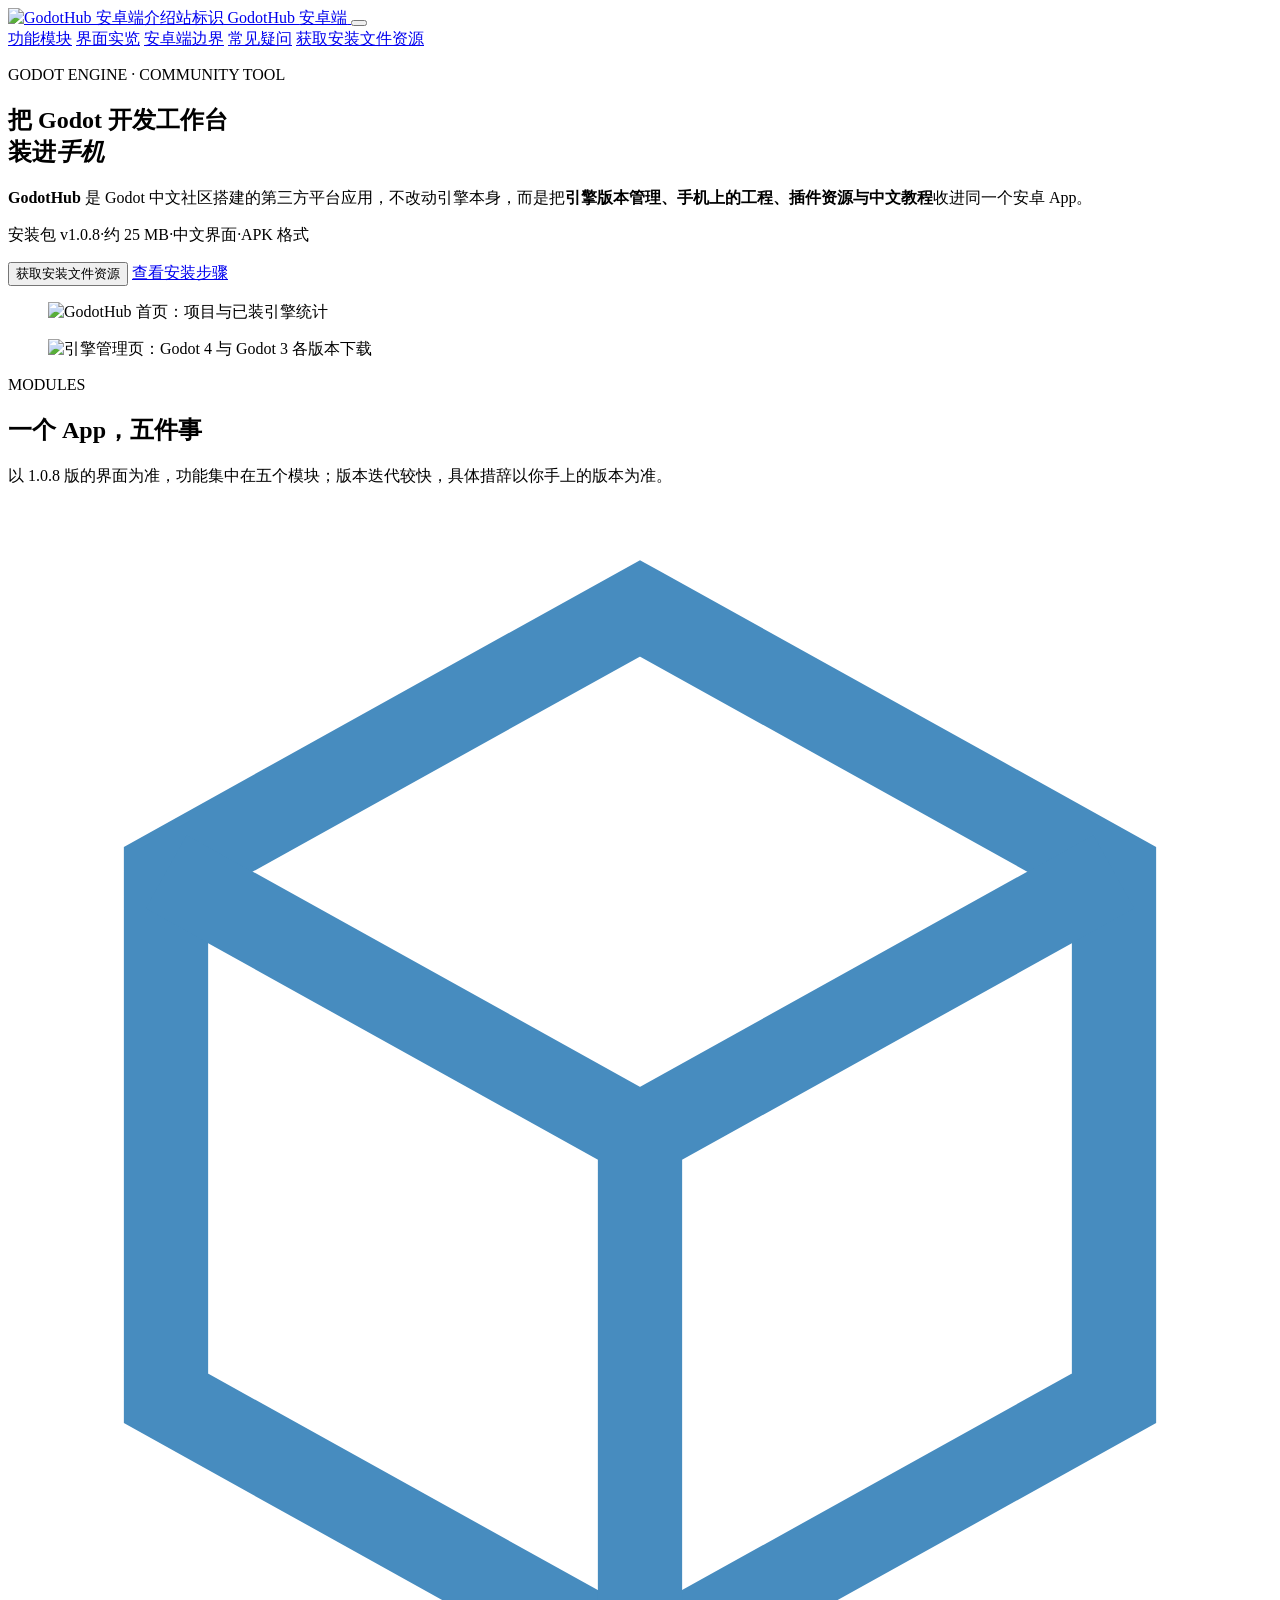
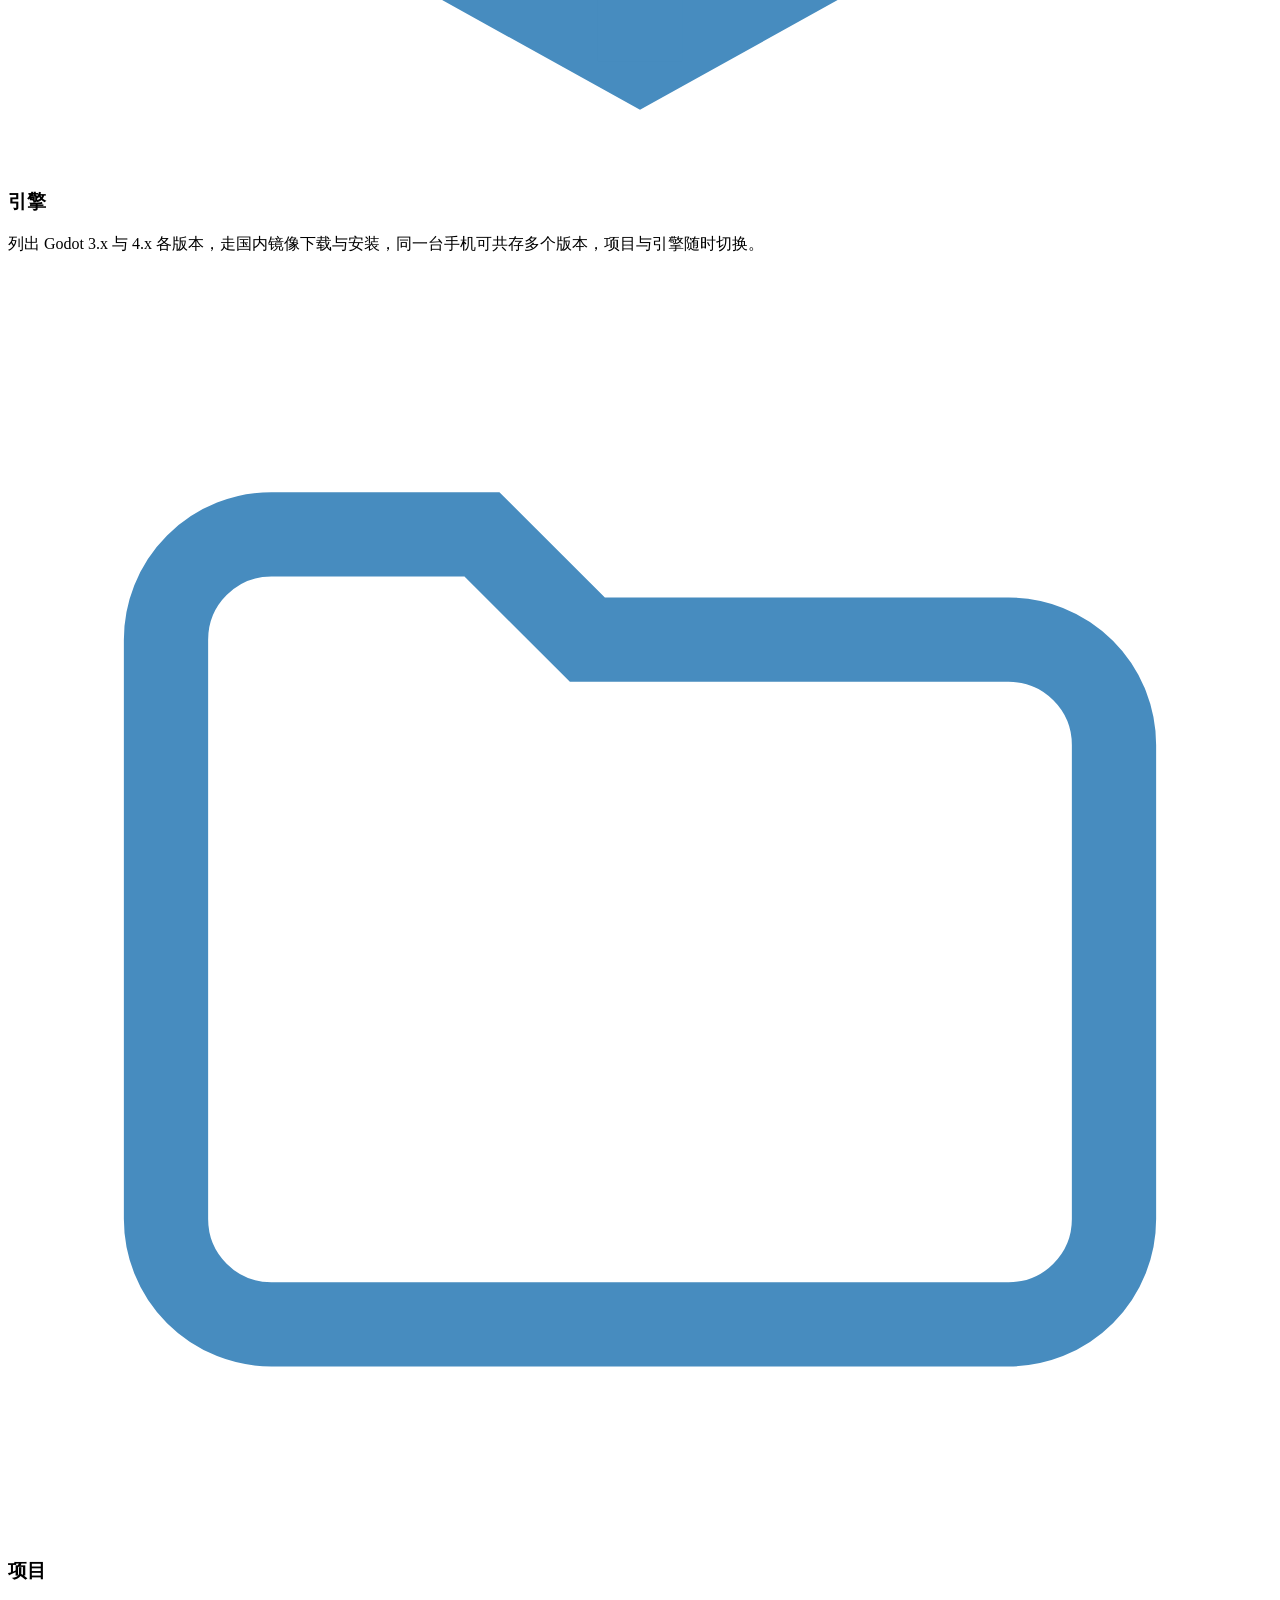
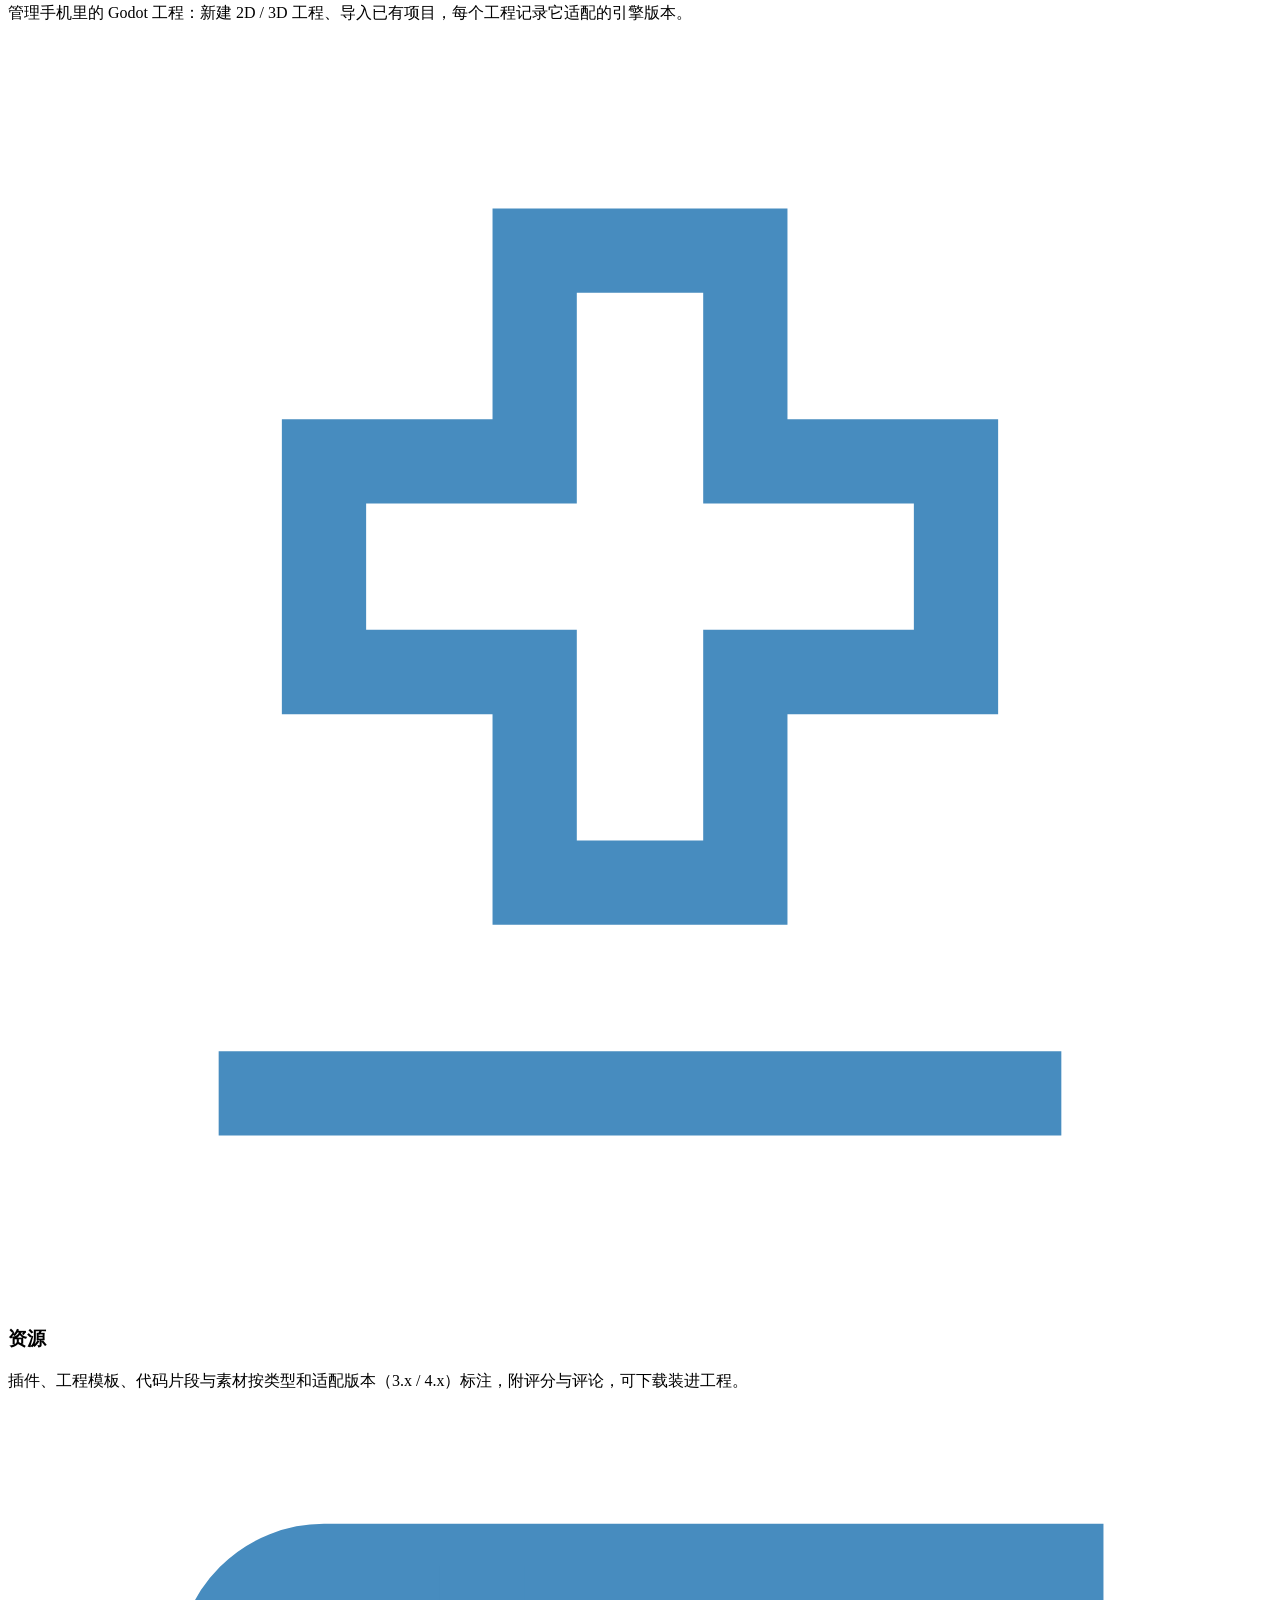
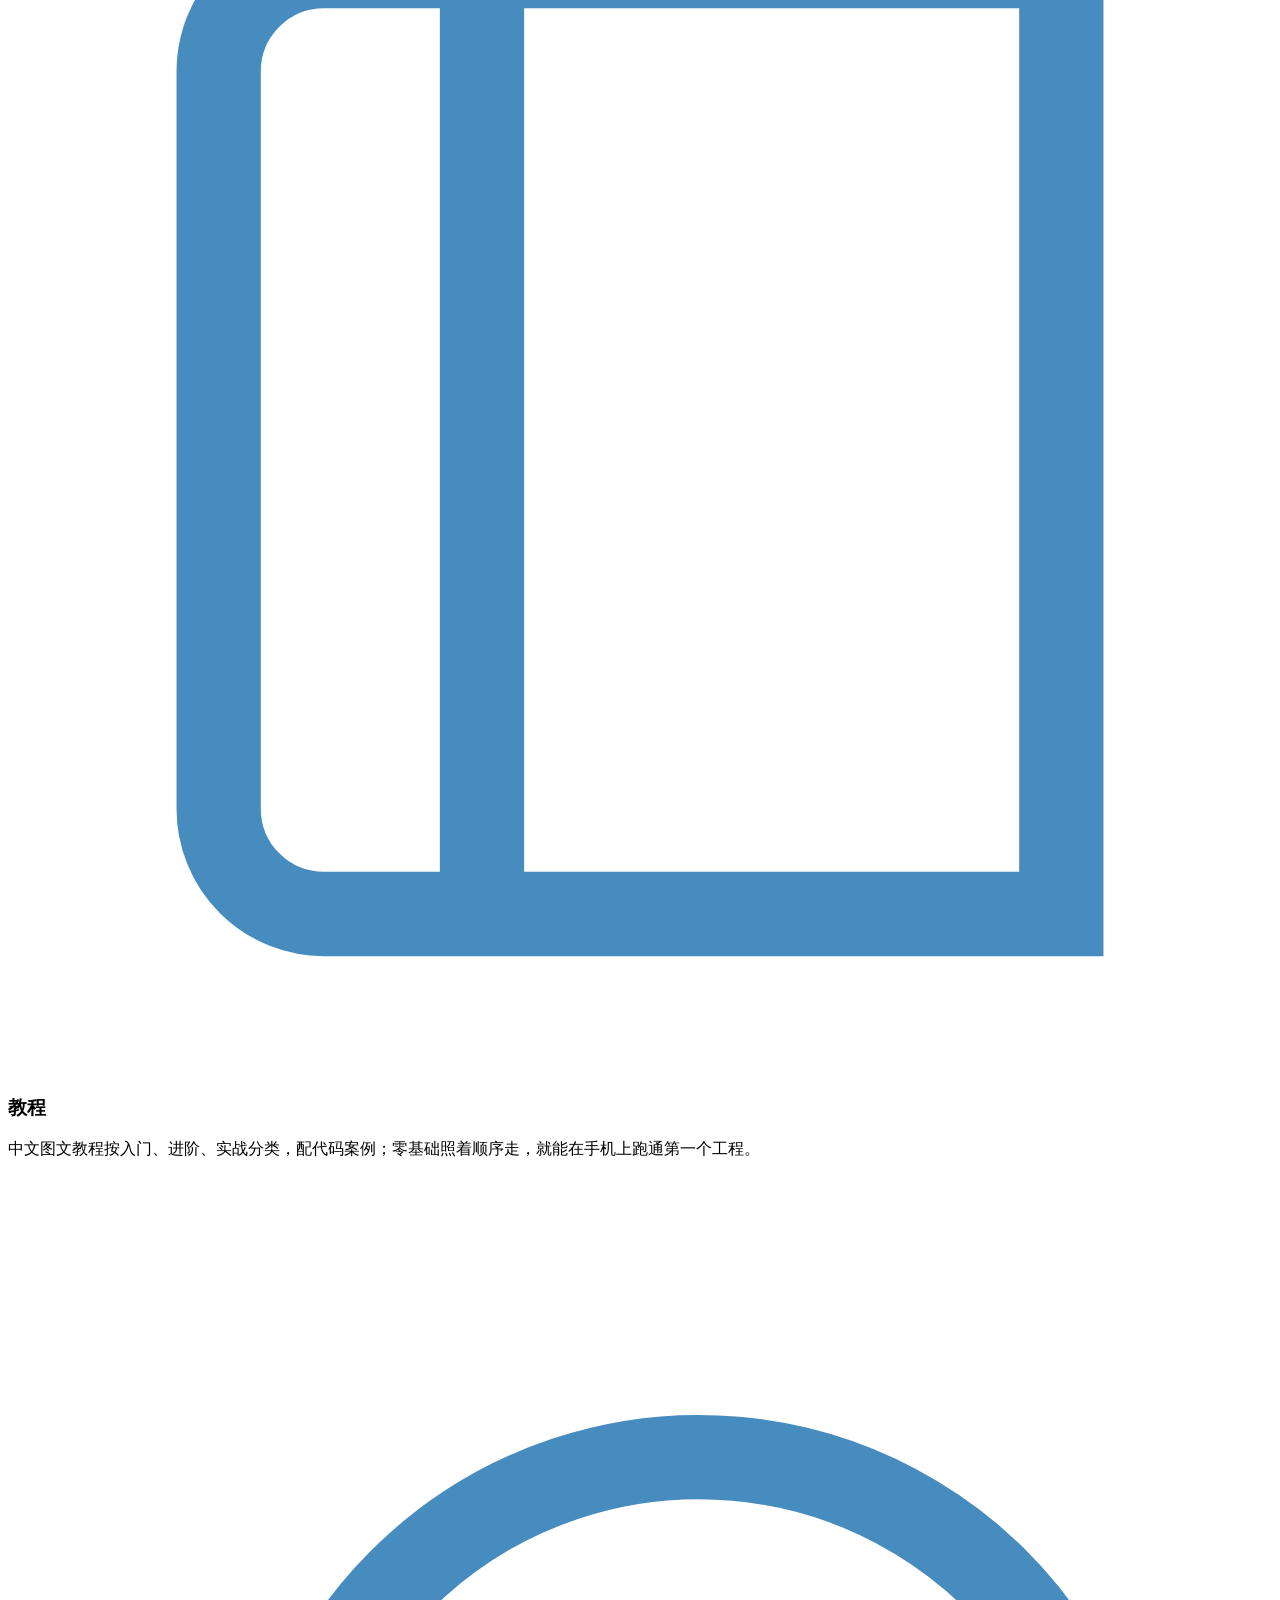
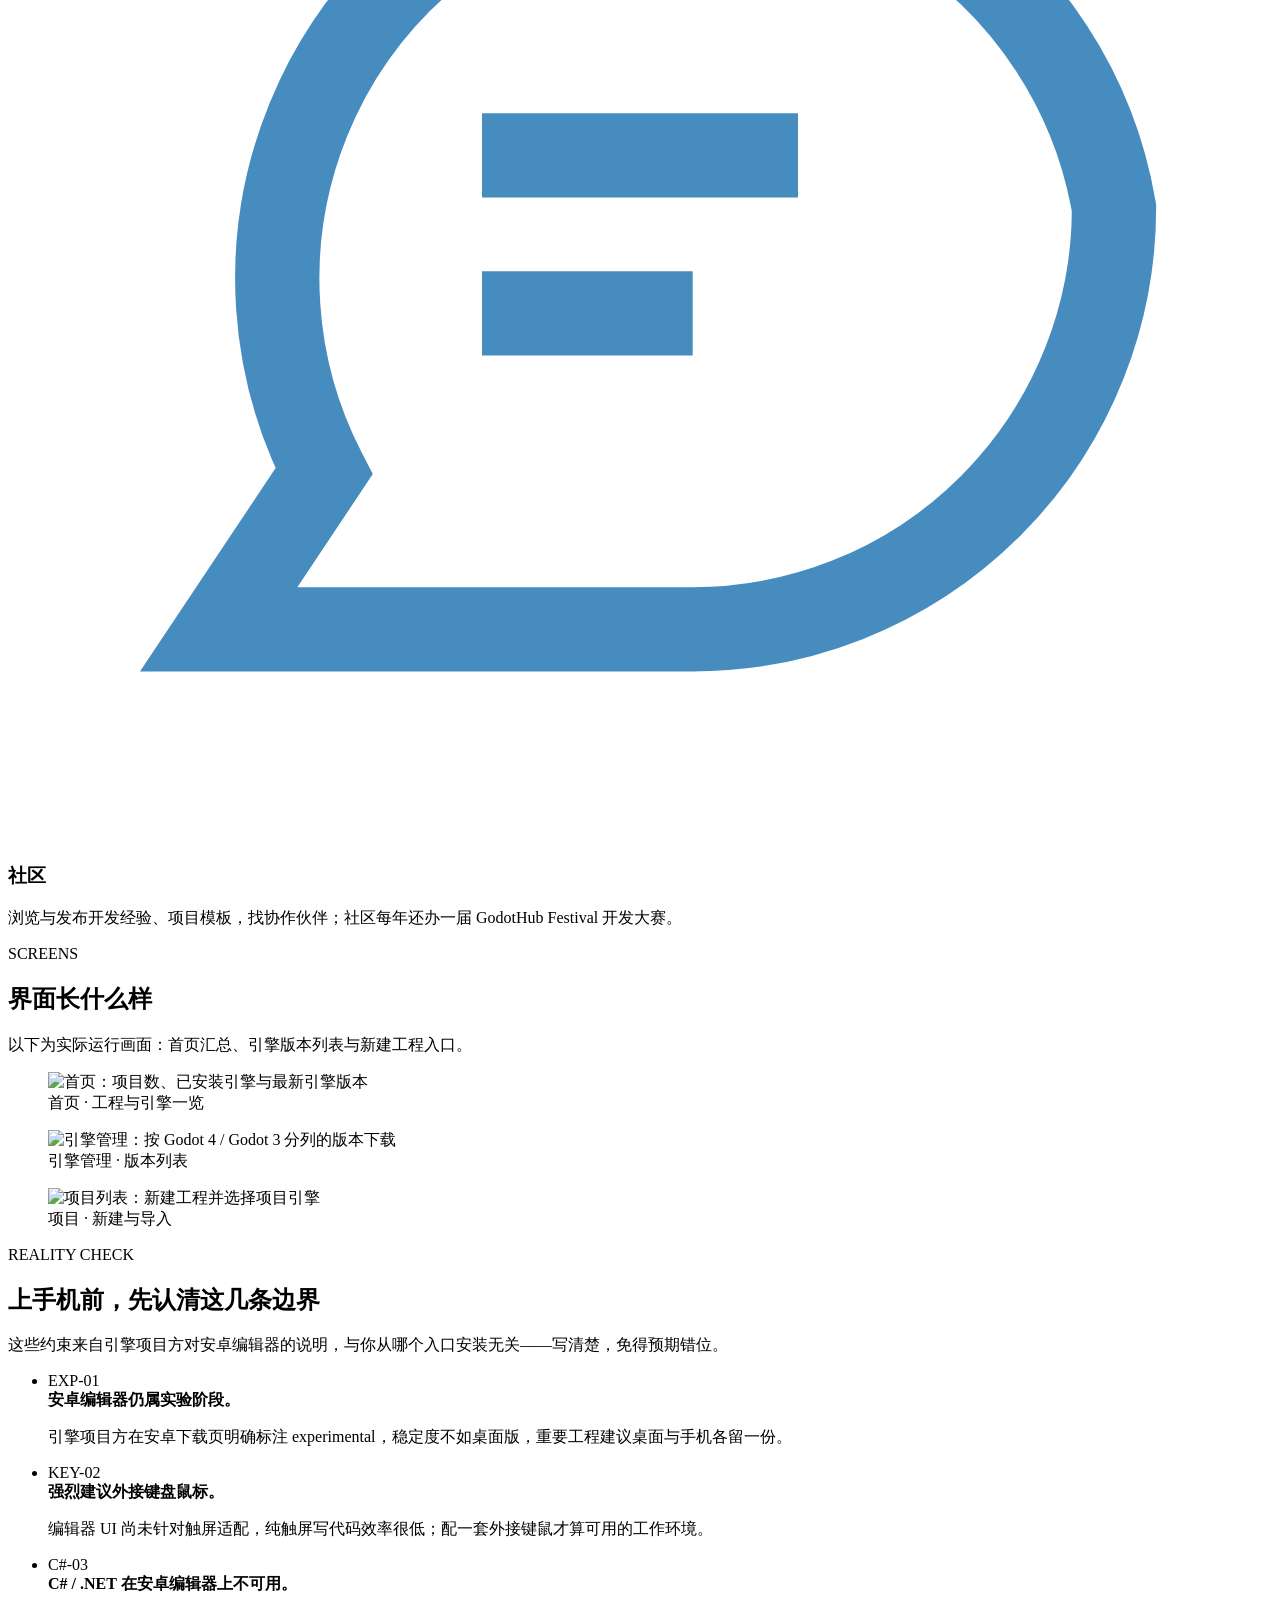
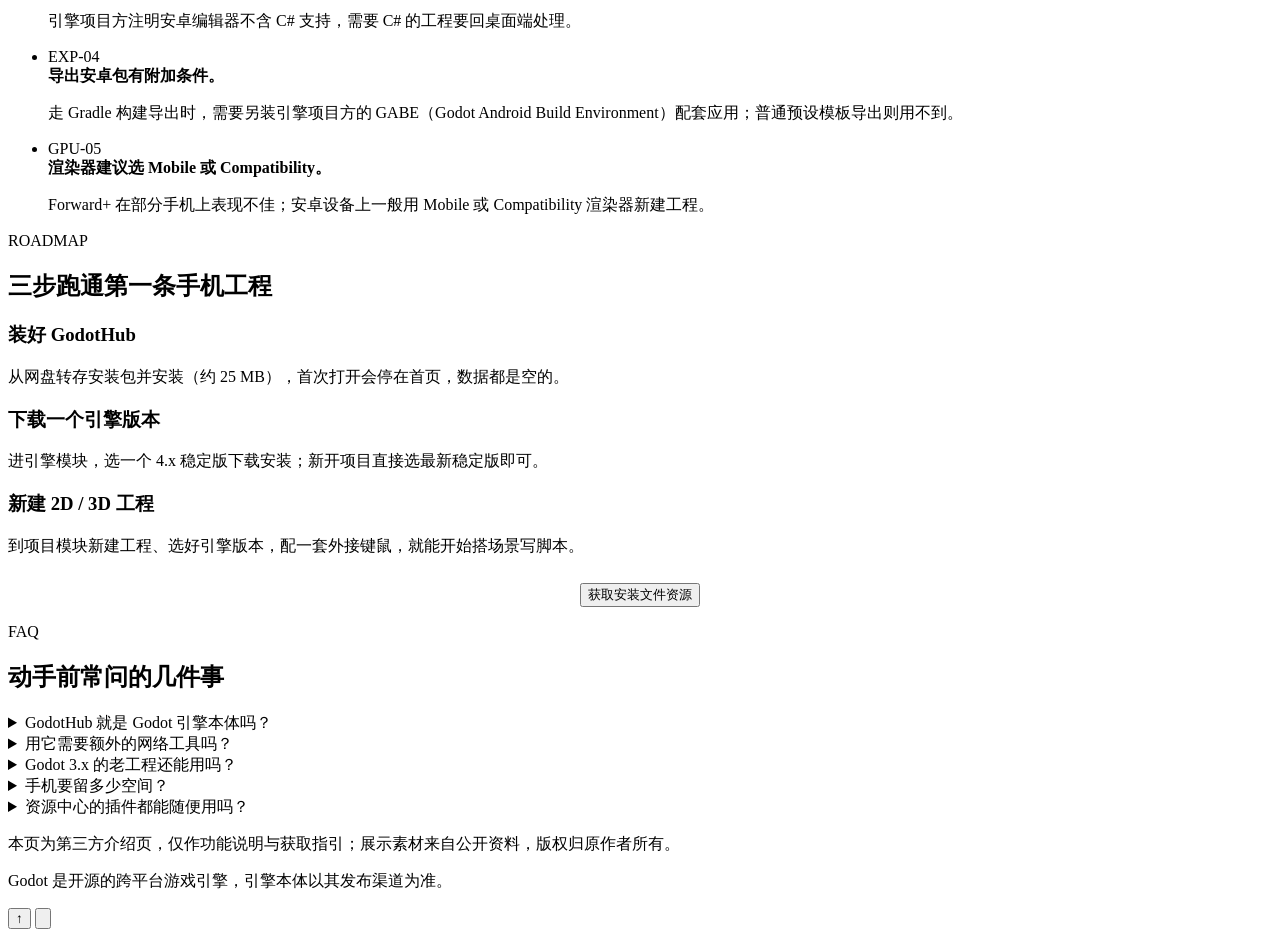
==== index.html @ 3013c445 "update" ====
<!DOCTYPE html>
<html lang="zh-CN">
<head>
  <meta charset="UTF-8">
  <meta name="viewport" content="width=device-width, initial-scale=1.0">
  <title>GodotHub 安卓端：手机上的 Godot 开发工作台</title>
  <meta name="description" content="GodotHub 是 Godot 中文社区搭建的安卓工具应用：引擎版本镜像下载、手机工程管理、插件资源与中文教程集中一处。页面整理它的功能构成、安卓端真实使用边界，以及安装文件资源的获取入口。">
  <link rel="icon" type="image/svg+xml" href="/assets/img/favicon.svg">
  <link rel="preconnect" href="https://fonts.googleapis.com">
  <link rel="preconnect" href="https://fonts.gstatic.com" crossorigin>
  <link href="https://fonts.googleapis.com/css2?family=Noto+Sans+SC:wght@400;600;700&family=JetBrains+Mono:wght@400;600&display=swap" rel="stylesheet">
  <link rel="stylesheet" href="/assets/css/style.css">
</head>
<body>

<header class="site-header">
  <div class="wrap header-in">
    <a class="brand" href="/">
      <img src="/assets/img/favicon.svg" alt="GodotHub 安卓端介绍站标识" width="30" height="30">
      GodotHub <span class="brand-tag">安卓端</span>
    </a>
    <button class="nav-toggle" aria-label="展开菜单" aria-expanded="false">
      <span></span><span></span><span></span>
    </button>
    <nav class="site-nav">
      <a href="/#modules">功能模块</a>
      <a href="/#shots">界面实览</a>
      <a href="/#limits">安卓端边界</a>
      <a href="/#faq">常见疑问</a>
      <a href="/download.html" class="nav-cta">获取安装文件资源</a>
    </nav>
  </div>
</header>

<main>
  <!-- 首屏 -->
  <section class="hero">
    <div class="wrap hero-in">
      <div>
        <p class="hero-kicker">GODOT ENGINE · COMMUNITY TOOL</p>
        <h1>把 Godot 开发工作台<br>装进<em>手机</em></h1>
        <p class="lead"><b>GodotHub</b> 是 Godot 中文社区搭建的第三方平台应用，不改动引擎本身，而是把<b>引擎版本管理、手机上的工程、插件资源与中文教程</b>收进同一个安卓 App。</p>
        <p class="hero-meta">安装包 v1.0.8<i>·</i>约 25 MB<i>·</i>中文界面<i>·</i>APK 格式</p>
        <div class="hero-actions">
          <button class="btn btn-primary" data-link="download">获取安装文件资源</button>
          <a class="btn btn-ghost" href="/download.html">查看安装步骤</a>
        </div>
      </div>
      <div class="hero-shots">
        <figure><img src="/assets/img/ui-home.png" alt="GodotHub 首页：项目与已装引擎统计" width="366" height="651"></figure>
        <figure><img src="/assets/img/ui-engine.png" alt="引擎管理页：Godot 4 与 Godot 3 各版本下载" width="366" height="651"></figure>
      </div>
    </div>
  </section>

  <!-- 五大模块 -->
  <section class="section" id="modules">
    <div class="wrap">
      <div class="section-head">
        <span class="sec-tag">MODULES</span>
        <h2>一个 App，五件事</h2>
        <p>以 1.0.8 版的界面为准，功能集中在五个模块；版本迭代较快，具体措辞以你手上的版本为准。</p>
      </div>
      <div class="cards-5">
        <div class="card">
          <svg viewBox="0 0 24 24" fill="none" stroke="#478cbf" stroke-width="1.6"><path d="M12 2 21 7v10l-9 5-9-5V7l9-5z"/><path d="M12 12 21 7M12 12v10M12 12 3 7"/></svg>
          <h3>引擎</h3>
          <p>列出 Godot 3.x 与 4.x 各版本，走国内镜像下载与安装，同一台手机可共存多个版本，项目与引擎随时切换。</p>
        </div>
        <div class="card">
          <svg viewBox="0 0 24 24" fill="none" stroke="#478cbf" stroke-width="1.6"><path d="M3 7a2 2 0 0 1 2-2h4l2 2h8a2 2 0 0 1 2 2v9a2 2 0 0 1-2 2H5a2 2 0 0 1-2-2V7z"/></svg>
          <h3>项目</h3>
          <p>管理手机里的 Godot 工程：新建 2D / 3D 工程、导入已有项目，每个工程记录它适配的引擎版本。</p>
        </div>
        <div class="card">
          <svg viewBox="0 0 24 24" fill="none" stroke="#478cbf" stroke-width="1.6"><path d="M10 4h4v4h4v4h-4v4h-4v-4H6V8h4V4z"/><path d="M4 20h16"/></svg>
          <h3>资源</h3>
          <p>插件、工程模板、代码片段与素材按类型和适配版本（3.x / 4.x）标注，附评分与评论，可下载装进工程。</p>
        </div>
        <div class="card">
          <svg viewBox="0 0 24 24" fill="none" stroke="#478cbf" stroke-width="1.6"><path d="M4 5a2 2 0 0 1 2-2h14v18H6a2 2 0 0 1-2-2V5z"/><path d="M9 3v18"/></svg>
          <h3>教程</h3>
          <p>中文图文教程按入门、进阶、实战分类，配代码案例；零基础照着顺序走，就能在手机上跑通第一个工程。</p>
        </div>
        <div class="card">
          <svg viewBox="0 0 24 24" fill="none" stroke="#478cbf" stroke-width="1.6"><path d="M21 12a8 8 0 0 1-8 8H4l2-3a8 8 0 1 1 15-5z"/><path d="M9 11h6M9 14h4"/></svg>
          <h3>社区</h3>
          <p>浏览与发布开发经验、项目模板，找协作伙伴；社区每年还办一届 GodotHub Festival 开发大赛。</p>
        </div>
      </div>
    </div>
  </section>

  <!-- 界面实览 -->
  <section class="section" id="shots">
    <div class="wrap">
      <div class="section-head">
        <span class="sec-tag">SCREENS</span>
        <h2>界面长什么样</h2>
        <p>以下为实际运行画面：首页汇总、引擎版本列表与新建工程入口。</p>
      </div>
      <div class="shots-3">
        <figure>
          <img src="/assets/img/ui-home.png" alt="首页：项目数、已安装引擎与最新引擎版本" width="366" height="651">
          <figcaption>首页 · 工程与引擎一览</figcaption>
        </figure>
        <figure>
          <img src="/assets/img/ui-engine.png" alt="引擎管理：按 Godot 4 / Godot 3 分列的版本下载" width="366" height="651">
          <figcaption>引擎管理 · 版本列表</figcaption>
        </figure>
        <figure>
          <img src="/assets/img/ui-project.png" alt="项目列表：新建工程并选择项目引擎" width="366" height="651">
          <figcaption>项目 · 新建与导入</figcaption>
        </figure>
      </div>
    </div>
  </section>

  <!-- 安卓端边界 -->
  <section class="section" id="limits">
    <div class="wrap">
      <div class="section-head">
        <span class="sec-tag">REALITY CHECK</span>
        <h2>上手机前，先认清这几条边界</h2>
        <p>这些约束来自引擎项目方对安卓编辑器的说明，与你从哪个入口安装无关——写清楚，免得预期错位。</p>
      </div>
      <ul class="limits">
        <li><span class="no">EXP-01</span><div><b>安卓编辑器仍属实验阶段。</b><p>引擎项目方在安卓下载页明确标注 experimental，稳定度不如桌面版，重要工程建议桌面与手机各留一份。</p></div></li>
        <li><span class="no">KEY-02</span><div><b>强烈建议外接键盘鼠标。</b><p>编辑器 UI 尚未针对触屏适配，纯触屏写代码效率很低；配一套外接键鼠才算可用的工作环境。</p></div></li>
        <li><span class="no">C#-03</span><div><b>C# / .NET 在安卓编辑器上不可用。</b><p>引擎项目方注明安卓编辑器不含 C# 支持，需要 C# 的工程要回桌面端处理。</p></div></li>
        <li><span class="no">EXP-04</span><div><b>导出安卓包有附加条件。</b><p>走 Gradle 构建导出时，需要另装引擎项目方的 GABE（Godot Android Build Environment）配套应用；普通预设模板导出则用不到。</p></div></li>
        <li><span class="no">GPU-05</span><div><b>渲染器建议选 Mobile 或 Compatibility。</b><p>Forward+ 在部分手机上表现不佳；安卓设备上一般用 Mobile 或 Compatibility 渲染器新建工程。</p></div></li>
      </ul>
    </div>
  </section>

  <!-- 上手路线 -->
  <section class="section">
    <div class="wrap">
      <div class="section-head">
        <span class="sec-tag">ROADMAP</span>
        <h2>三步跑通第一条手机工程</h2>
      </div>
      <div class="steps-line">
        <div class="step-card">
          <h3>装好 GodotHub</h3>
          <p>从网盘转存安装包并安装（约 25 MB），首次打开会停在首页，数据都是空的。</p>
        </div>
        <div class="step-card">
          <h3>下载一个引擎版本</h3>
          <p>进引擎模块，选一个 4.x 稳定版下载安装；新开项目直接选最新稳定版即可。</p>
        </div>
        <div class="step-card">
          <h3>新建 2D / 3D 工程</h3>
          <p>到项目模块新建工程、选好引擎版本，配一套外接键鼠，就能开始搭场景写脚本。</p>
        </div>
      </div>
      <p style="margin-top:26px;text-align:center;">
        <button class="btn btn-primary" data-link="download">获取安装文件资源</button>
      </p>
    </div>
  </section>

  <!-- FAQ -->
  <section class="section" id="faq">
    <div class="wrap">
      <div class="section-head">
        <span class="sec-tag">FAQ</span>
        <h2>动手前常问的几件事</h2>
      </div>
      <div class="faq">
        <details>
          <summary>GodotHub 就是 Godot 引擎本体吗？</summary>
          <div class="faq-a">不是。它是由中文社区搭建的平台应用，不修改、不发行引擎；引擎各版本的本体来自引擎项目方（godotengine.org）的发布，App 做的是镜像下载与统一管理。</div>
        </details>
        <details>
          <summary>用它需要额外的网络工具吗？</summary>
          <div class="faq-a">不需要。引擎与资源分发面向国内网络环境，正常网络直连即可；下载速度随地区与运营商波动，可换时段重试。</div>
        </details>
        <details>
          <summary>Godot 3.x 的老工程还能用吗？</summary>
          <div class="faq-a">可以。App 同时覆盖 3.x 与 4.x 的引擎版本，老工程导入后按它适配的版本切换引擎即可。</div>
        </details>
        <details>
          <summary>手机要留多少空间？</summary>
          <div class="faq-a">安装包本身约 25 MB；真正占空间的是后续下载的引擎版本（单个数百 MB）与工程文件，开工前留出几个 GB 余量比较稳妥。</div>
        </details>
        <details>
          <summary>资源中心的插件都能随便用吗？</summary>
          <div class="faq-a">以资源详情页标注的授权协议为准：标注可商用的可直接用，标注需授权的先联系作者；重要工程先备份，再试新插件。</div>
        </details>
      </div>
    </div>
  </section>
</main>

<footer class="site-footer">
  <div class="wrap foot-in">
    <p>本页为第三方介绍页，仅作功能说明与获取指引；展示素材来自公开资料，版权归原作者所有。</p>
    <p>Godot 是开源的跨平台游戏引擎，引擎本体以其发布渠道为准。</p>
  </div>
</footer>

<div class="fab-wrap">
  <button class="fab fab-top" aria-label="返回顶部">↑</button>
  <button class="fab fab-dl" data-link="download" aria-label="获取安装文件资源">
    <svg viewBox="0 0 24 24" fill="none" stroke="currentColor" stroke-width="2"><path d="M12 3v12m0 0 4-4m-4 4-4-4"/><path d="M4 19h16"/></svg>
  </button>
</div>

<script src="/assets/js/links.js"></script>
<script src="/assets/js/main.js"></script>
</body>
</html>
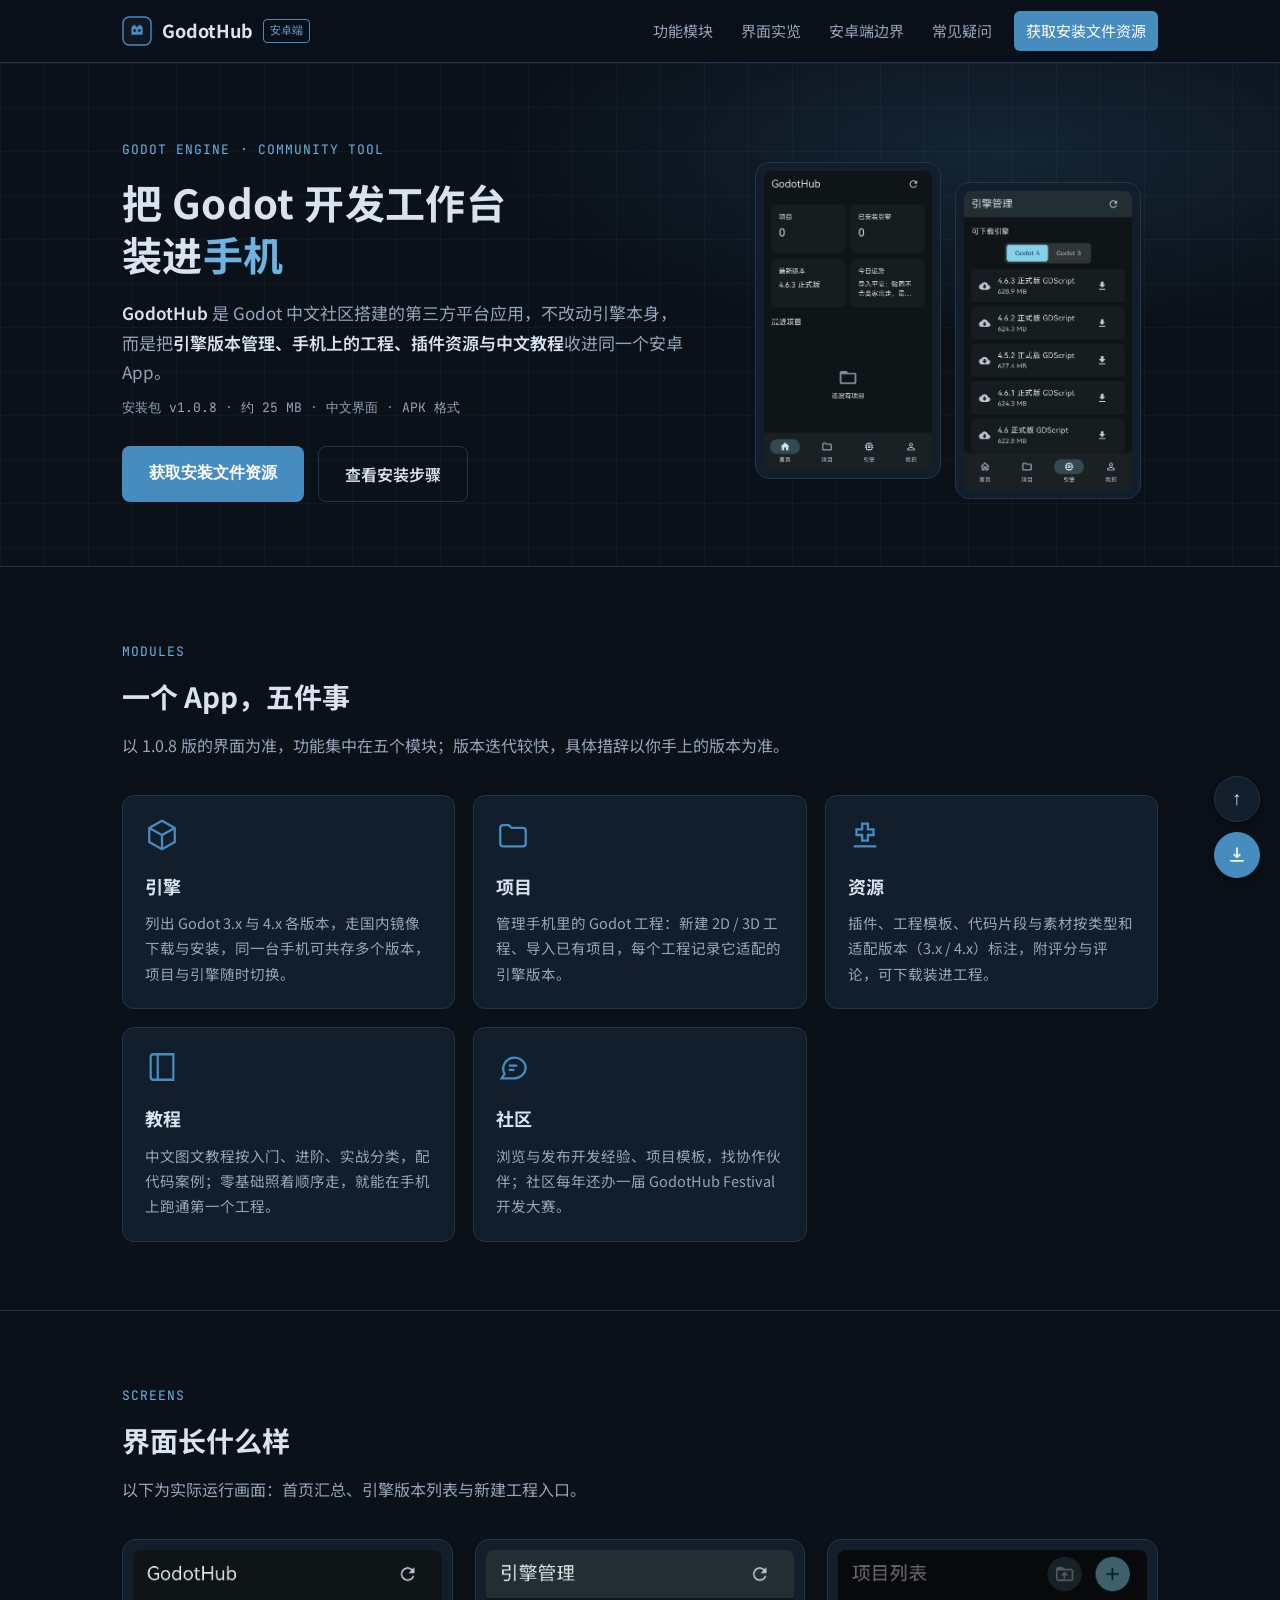
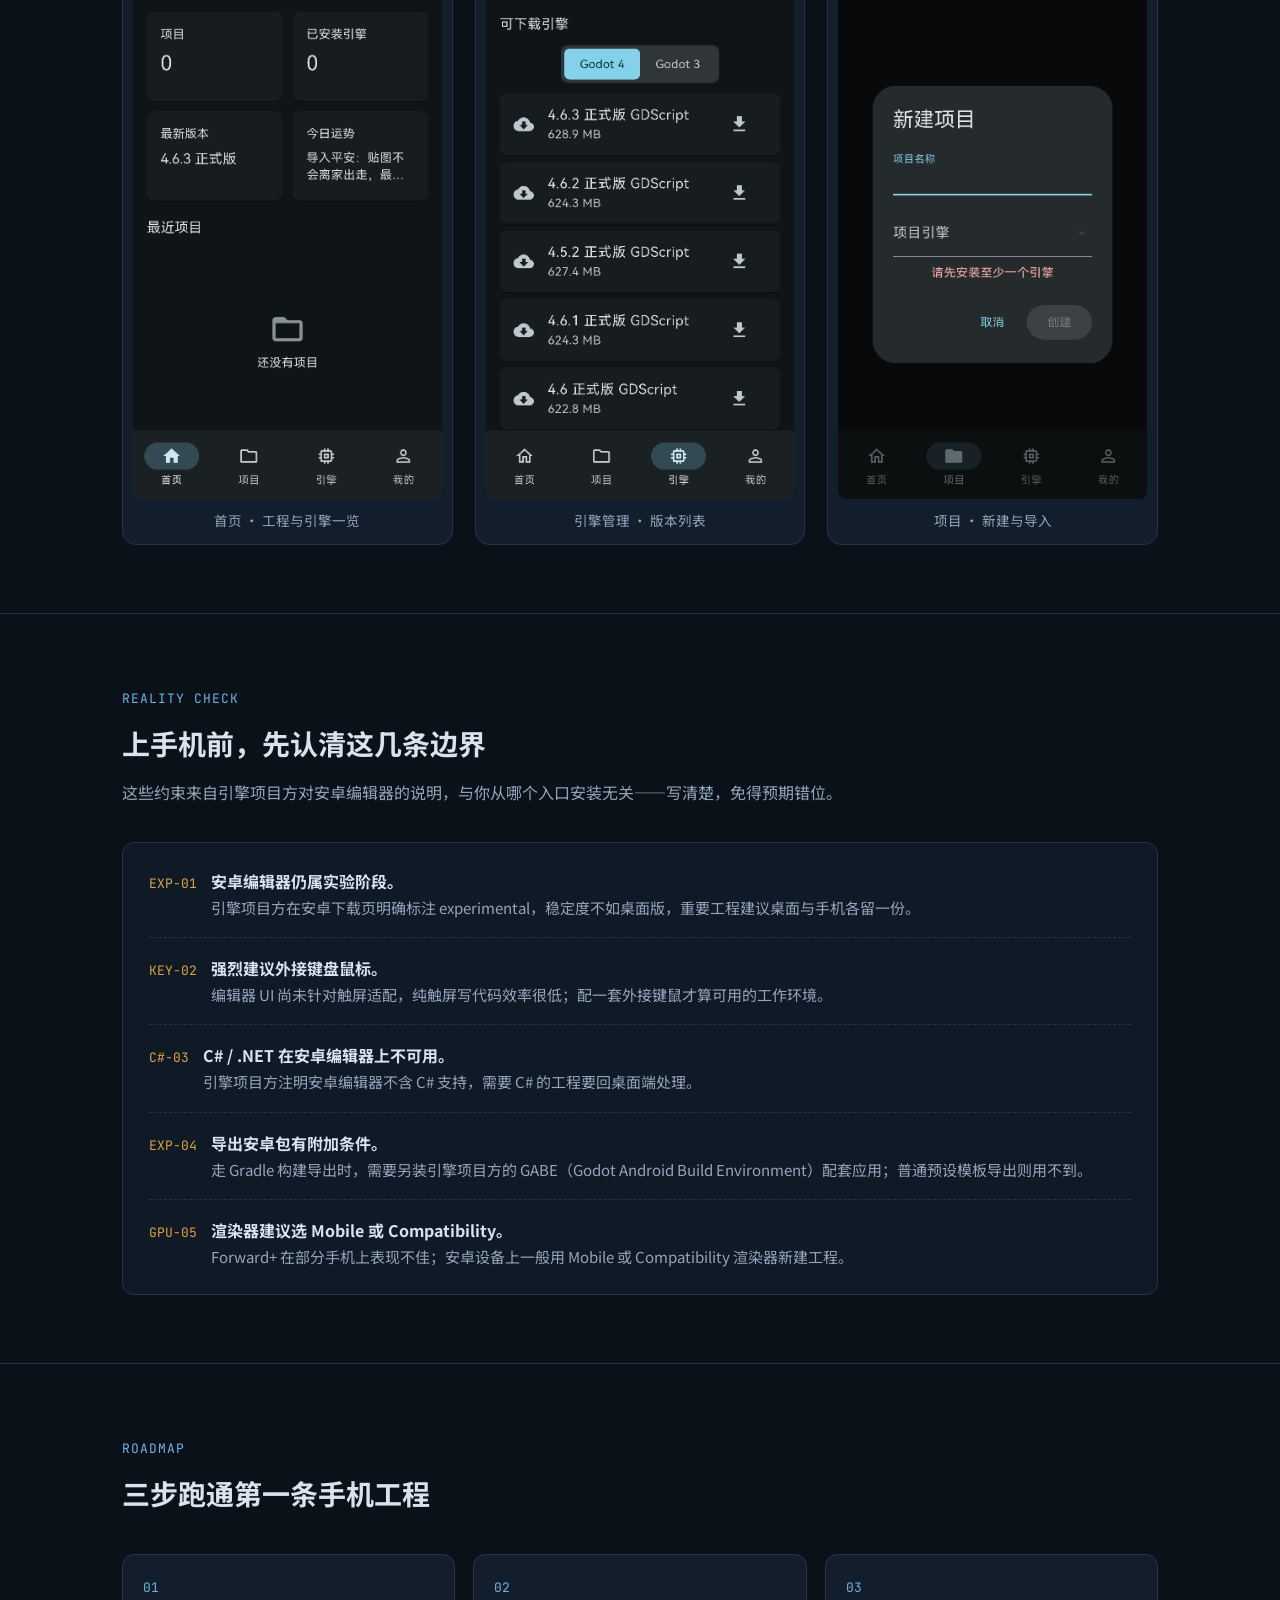
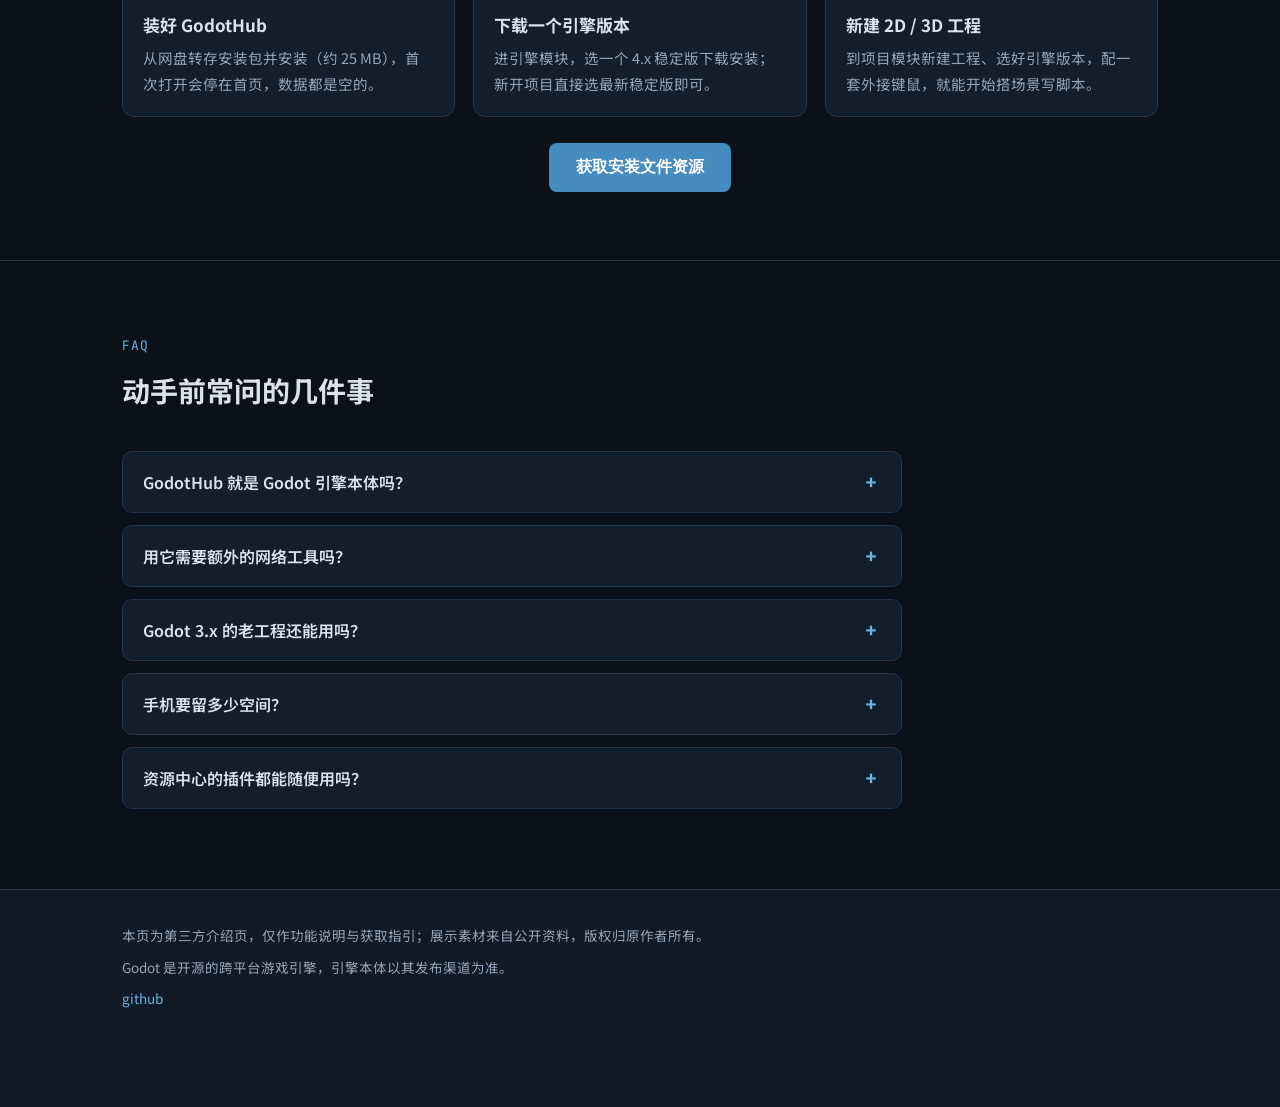
==== commit aaeda8f8: "update" ====
--- a/index.html
+++ b/index.html
@@ -198,6 +198,7 @@
   <div class="wrap foot-in">
     <p>本页为第三方介绍页，仅作功能说明与获取指引；展示素材来自公开资料，版权归原作者所有。</p>
     <p>Godot 是开源的跨平台游戏引擎，引擎本体以其发布渠道为准。</p>
+    <p><a href="https://github.com/alipymanbu/godothub.gltd.quest">github</a></p>
   </div>
 </footer>
 
--- a/assets/css/style.css
+++ b/assets/css/style.css
@@ -0,0 +1,471 @@
+/* GodotHub 安卓端介绍站 —— 深色开发者工具风 */
+:root {
+  --bg: #0b1119;
+  --bg-soft: #101a26;
+  --panel: #121e2c;
+  --line: #22344a;
+  --ink: #d9e3ef;
+  --ink-dim: #93a5ba;
+  --accent: #478cbf;
+  --accent-bright: #6fb2e0;
+  --accent-soft: rgba(71, 140, 191, 0.14);
+  --warn: #d9a441;
+  --mono: 'JetBrains Mono', Consolas, 'Courier New', monospace;
+  --sans: 'Noto Sans SC', 'PingFang SC', 'Microsoft YaHei', sans-serif;
+}
+
+* { box-sizing: border-box; margin: 0; padding: 0; }
+
+html { scroll-behavior: smooth; }
+
+body {
+  background: var(--bg);
+  color: var(--ink);
+  font-family: var(--sans);
+  font-size: 16px;
+  line-height: 1.75;
+  -webkit-font-smoothing: antialiased;
+}
+
+img { max-width: 100%; height: auto; display: block; }
+
+a { color: var(--accent-bright); text-decoration: none; }
+a:hover { text-decoration: underline; }
+
+.wrap { max-width: 1080px; margin: 0 auto; padding: 0 22px; }
+
+/* ---------- 顶栏 ---------- */
+.site-header {
+  position: sticky;
+  top: 0;
+  z-index: 50;
+  background: rgba(11, 17, 25, 0.92);
+  border-bottom: 1px solid var(--line);
+  backdrop-filter: blur(8px);
+}
+.header-in {
+  display: flex;
+  align-items: center;
+  justify-content: space-between;
+  gap: 16px;
+  height: 62px;
+}
+.brand {
+  display: flex;
+  align-items: center;
+  gap: 10px;
+  color: var(--ink);
+  font-weight: 700;
+  font-size: 18px;
+  white-space: nowrap;
+}
+.brand:hover { text-decoration: none; }
+.brand img { width: 30px; height: 30px; }
+.brand .brand-tag {
+  font-family: var(--mono);
+  font-size: 11px;
+  font-weight: 400;
+  color: var(--accent-bright);
+  border: 1px solid var(--accent);
+  border-radius: 4px;
+  padding: 1px 6px;
+}
+
+.site-nav { display: flex; align-items: center; gap: 4px; }
+.site-nav a {
+  color: var(--ink-dim);
+  font-size: 15px;
+  padding: 7px 12px;
+  border-radius: 6px;
+  white-space: nowrap;
+}
+.site-nav a:hover { color: var(--ink); background: var(--accent-soft); text-decoration: none; }
+.site-nav a.nav-cta {
+  color: #fff;
+  background: var(--accent);
+  margin-left: 6px;
+}
+.site-nav a.nav-cta:hover { background: var(--accent-bright); }
+
+.nav-toggle {
+  display: none;
+  background: none;
+  border: 1px solid var(--line);
+  border-radius: 6px;
+  padding: 8px 10px;
+  cursor: pointer;
+}
+.nav-toggle span {
+  display: block;
+  width: 20px;
+  height: 2px;
+  background: var(--ink);
+  margin: 4px 0;
+  transition: transform 0.2s;
+}
+
+/* ---------- Hero ---------- */
+.hero {
+  position: relative;
+  padding: 76px 0 64px;
+  background:
+    radial-gradient(ellipse 60% 55% at 78% 18%, rgba(71, 140, 191, 0.16), transparent 65%),
+    linear-gradient(rgba(34, 52, 74, 0.22) 1px, transparent 1px),
+    linear-gradient(90deg, rgba(34, 52, 74, 0.22) 1px, transparent 1px);
+  background-size: auto, 44px 44px, 44px 44px;
+  border-bottom: 1px solid var(--line);
+}
+.hero-in {
+  display: grid;
+  grid-template-columns: minmax(0, 1.15fr) minmax(0, 0.85fr);
+  gap: 48px;
+  align-items: center;
+}
+.hero-kicker {
+  font-family: var(--mono);
+  font-size: 13px;
+  color: var(--accent-bright);
+  letter-spacing: 0.08em;
+  margin-bottom: 14px;
+}
+.hero h1 {
+  font-size: 40px;
+  line-height: 1.3;
+  letter-spacing: 0.01em;
+  margin-bottom: 18px;
+}
+.hero h1 em {
+  font-style: normal;
+  color: var(--accent-bright);
+}
+.hero .lead {
+  color: var(--ink-dim);
+  font-size: 17px;
+  margin-bottom: 10px;
+}
+.hero .lead b { color: var(--ink); font-weight: 600; }
+.hero-meta {
+  font-family: var(--mono);
+  font-size: 13px;
+  color: var(--ink-dim);
+  margin-bottom: 26px;
+}
+.hero-meta i {
+  font-style: normal;
+  color: var(--accent);
+  margin: 0 8px;
+}
+.hero-actions { display: flex; gap: 14px; flex-wrap: wrap; }
+
+.btn {
+  display: inline-flex;
+  align-items: center;
+  gap: 8px;
+  padding: 13px 26px;
+  border-radius: 8px;
+  font-size: 16px;
+  font-weight: 600;
+  cursor: pointer;
+  border: 1px solid transparent;
+}
+.btn:hover { text-decoration: none; }
+.btn-primary { background: var(--accent); color: #fff; }
+.btn-primary:hover { background: var(--accent-bright); }
+.btn-ghost { border-color: var(--line); color: var(--ink); background: transparent; }
+.btn-ghost:hover { border-color: var(--accent); color: var(--accent-bright); }
+
+.hero-shots {
+  display: flex;
+  gap: 14px;
+  justify-content: center;
+}
+.hero-shots figure {
+  background: var(--panel);
+  border: 1px solid var(--line);
+  border-radius: 14px;
+  padding: 8px;
+}
+.hero-shots img { border-radius: 8px; width: 168px; }
+.hero-shots figure:nth-child(2) { transform: translateY(20px); }
+
+/* ---------- 区块 ---------- */
+.section { padding: 68px 0; }
+.section + .section { border-top: 1px solid var(--line); }
+.section-head { margin-bottom: 36px; max-width: 720px; }
+.section-head .sec-tag {
+  font-family: var(--mono);
+  font-size: 13px;
+  color: var(--accent-bright);
+  letter-spacing: 0.08em;
+}
+.section-head h2 { font-size: 28px; margin: 8px 0 10px; }
+.section-head p { color: var(--ink-dim); }
+
+/* 模块卡片 */
+.cards-5 {
+  display: grid;
+  grid-template-columns: repeat(3, 1fr);
+  gap: 18px;
+}
+.card {
+  background: var(--panel);
+  border: 1px solid var(--line);
+  border-radius: 12px;
+  padding: 22px;
+}
+.card svg { width: 34px; height: 34px; margin-bottom: 12px; }
+.card h3 { font-size: 18px; margin-bottom: 8px; }
+.card p { color: var(--ink-dim); font-size: 14.5px; }
+.card-wide { grid-column: span 1; }
+
+/* 截图区 */
+.shots-3 {
+  display: grid;
+  grid-template-columns: repeat(3, minmax(0, 1fr));
+  gap: 22px;
+  align-items: start;
+}
+.shots-3 figure {
+  background: var(--panel);
+  border: 1px solid var(--line);
+  border-radius: 14px;
+  padding: 10px;
+}
+.shots-3 img { border-radius: 8px; width: 100%; }
+.shots-3 figcaption {
+  text-align: center;
+  font-size: 13.5px;
+  color: var(--ink-dim);
+  padding: 10px 4px 2px;
+}
+
+/* 约束清单 */
+.limits {
+  background: var(--bg-soft);
+  border: 1px solid var(--line);
+  border-radius: 12px;
+  padding: 8px 26px;
+}
+.limits li {
+  list-style: none;
+  padding: 16px 0;
+  border-bottom: 1px dashed var(--line);
+  display: flex;
+  gap: 14px;
+  align-items: baseline;
+}
+.limits li:last-child { border-bottom: none; }
+.limits .no {
+  font-family: var(--mono);
+  color: var(--warn);
+  font-size: 13px;
+  flex: none;
+}
+.limits b { color: var(--ink); }
+.limits p { color: var(--ink-dim); font-size: 15px; }
+
+/* 上手路线 */
+.steps-line {
+  display: grid;
+  grid-template-columns: repeat(3, 1fr);
+  gap: 18px;
+  counter-reset: step;
+}
+.step-card {
+  position: relative;
+  background: var(--panel);
+  border: 1px solid var(--line);
+  border-radius: 12px;
+  padding: 22px 20px 20px;
+}
+.step-card::before {
+  counter-increment: step;
+  content: '0' counter(step);
+  font-family: var(--mono);
+  font-size: 13px;
+  color: var(--accent-bright);
+  display: block;
+  margin-bottom: 10px;
+}
+.step-card h3 { font-size: 17px; margin-bottom: 6px; }
+.step-card p { color: var(--ink-dim); font-size: 14.5px; }
+
+/* FAQ */
+.faq { max-width: 780px; }
+.faq details {
+  background: var(--panel);
+  border: 1px solid var(--line);
+  border-radius: 10px;
+  margin-bottom: 12px;
+  padding: 0 20px;
+}
+.faq summary {
+  cursor: pointer;
+  font-weight: 600;
+  font-size: 16px;
+  padding: 16px 0;
+  list-style: none;
+  position: relative;
+  padding-right: 34px;
+}
+.faq summary::-webkit-details-marker { display: none; }
+.faq summary::after {
+  content: '+';
+  position: absolute;
+  right: 4px;
+  top: 50%;
+  transform: translateY(-50%);
+  font-family: var(--mono);
+  font-size: 20px;
+  color: var(--accent-bright);
+}
+.faq details[open] summary::after { content: '−'; }
+.faq .faq-a { color: var(--ink-dim); font-size: 15px; padding-bottom: 18px; }
+
+/* 下载页 */
+.dl-hero {
+  text-align: center;
+  padding: 72px 0 56px;
+  border-bottom: 1px solid var(--line);
+  background:
+    radial-gradient(ellipse 55% 60% at 50% 0%, rgba(71, 140, 191, 0.15), transparent 70%);
+}
+.dl-hero h1 { font-size: 34px; margin-bottom: 14px; }
+.dl-hero .lead { color: var(--ink-dim); max-width: 640px; margin: 0 auto 30px; }
+.dl-hero .btn { font-size: 18px; padding: 15px 40px; }
+.dl-note {
+  font-family: var(--mono);
+  font-size: 13px;
+  color: var(--ink-dim);
+  margin-top: 18px;
+}
+
+.dl-steps {
+  max-width: 760px;
+  margin: 0 auto;
+}
+.dl-step {
+  display: flex;
+  gap: 18px;
+  padding: 22px 0;
+  border-bottom: 1px dashed var(--line);
+}
+.dl-step:last-child { border-bottom: none; }
+.dl-step .num {
+  flex: none;
+  width: 40px;
+  height: 40px;
+  border-radius: 50%;
+  background: var(--accent-soft);
+  border: 1px solid var(--accent);
+  color: var(--accent-bright);
+  font-family: var(--mono);
+  font-size: 16px;
+  display: flex;
+  align-items: center;
+  justify-content: center;
+}
+.dl-step h3 { font-size: 17px; margin-bottom: 4px; }
+.dl-step p { color: var(--ink-dim); font-size: 15px; }
+
+.next-panel {
+  background: var(--panel);
+  border: 1px solid var(--line);
+  border-radius: 12px;
+  padding: 26px 28px;
+  max-width: 760px;
+  margin: 0 auto;
+}
+.next-panel h3 { font-size: 18px; margin-bottom: 8px; }
+.next-panel p { color: var(--ink-dim); font-size: 15px; margin-bottom: 6px; }
+
+/* ---------- 页脚 ---------- */
+.site-footer {
+  border-top: 1px solid var(--line);
+  background: var(--bg-soft);
+  padding: 34px 0 96px;
+  font-size: 13.5px;
+  color: var(--ink-dim);
+}
+.site-footer .foot-in {
+  display: flex;
+  flex-direction: column;
+  gap: 8px;
+}
+
+/* ---------- 浮动按钮 ---------- */
+.fab-wrap {
+  position: fixed;
+  right: 20px;
+  bottom: 22px;
+  z-index: 60;
+  display: flex;
+  flex-direction: column;
+  gap: 10px;
+}
+.fab {
+  width: 46px;
+  height: 46px;
+  border-radius: 50%;
+  border: 1px solid var(--line);
+  background: var(--panel);
+  color: var(--ink);
+  font-size: 19px;
+  cursor: pointer;
+  display: flex;
+  align-items: center;
+  justify-content: center;
+  box-shadow: 0 4px 14px rgba(0, 0, 0, 0.4);
+  transition: opacity 0.2s, background 0.2s;
+}
+.fab:hover { background: var(--accent); color: #fff; }
+.fab-top { opacity: 0; pointer-events: none; }
+.fab-top.fab-show { opacity: 1; pointer-events: auto; }
+.fab-dl { background: var(--accent); color: #fff; border-color: var(--accent); }
+.fab-dl:hover { background: var(--accent-bright); }
+.fab svg { width: 20px; height: 20px; }
+
+/* ---------- 响应式 ---------- */
+@media (max-width: 960px) {
+  .hero-in { grid-template-columns: 1fr; gap: 40px; }
+  .hero-shots { justify-content: flex-start; }
+  .cards-5 { grid-template-columns: repeat(2, 1fr); }
+  .shots-3 { grid-template-columns: repeat(3, 1fr); }
+}
+
+@media (max-width: 700px) {
+  .hero { padding: 52px 0 48px; }
+  .hero h1 { font-size: 29px; }
+  .section { padding: 52px 0; }
+  .section-head h2 { font-size: 23px; }
+  .cards-5 { grid-template-columns: 1fr; }
+  .shots-3 { grid-template-columns: 1fr; max-width: 340px; margin: 0 auto; }
+  .steps-line { grid-template-columns: 1fr; }
+  .hero-shots { flex-wrap: nowrap; overflow-x: auto; padding-bottom: 12px; }
+  .hero-shots img { width: 150px; flex: none; }
+  .hero-shots figure:nth-child(2) { transform: none; }
+
+  /* 移动端折叠导航 */
+  .nav-toggle { display: block; }
+  .site-nav {
+    display: none;
+    position: absolute;
+    top: 62px;
+    left: 0;
+    right: 0;
+    flex-direction: column;
+    align-items: stretch;
+    background: var(--bg-soft);
+    border-bottom: 1px solid var(--line);
+    padding: 10px 18px 16px;
+    gap: 2px;
+  }
+  .site-nav.nav-open { display: flex; }
+  .site-nav a { padding: 11px 10px; }
+  .site-nav a.nav-cta { margin-left: 0; text-align: center; margin-top: 8px; }
+}
+
+@media (prefers-reduced-motion: reduce) {
+  html { scroll-behavior: auto; }
+  * { transition: none !important; animation: none !important; }
+}
